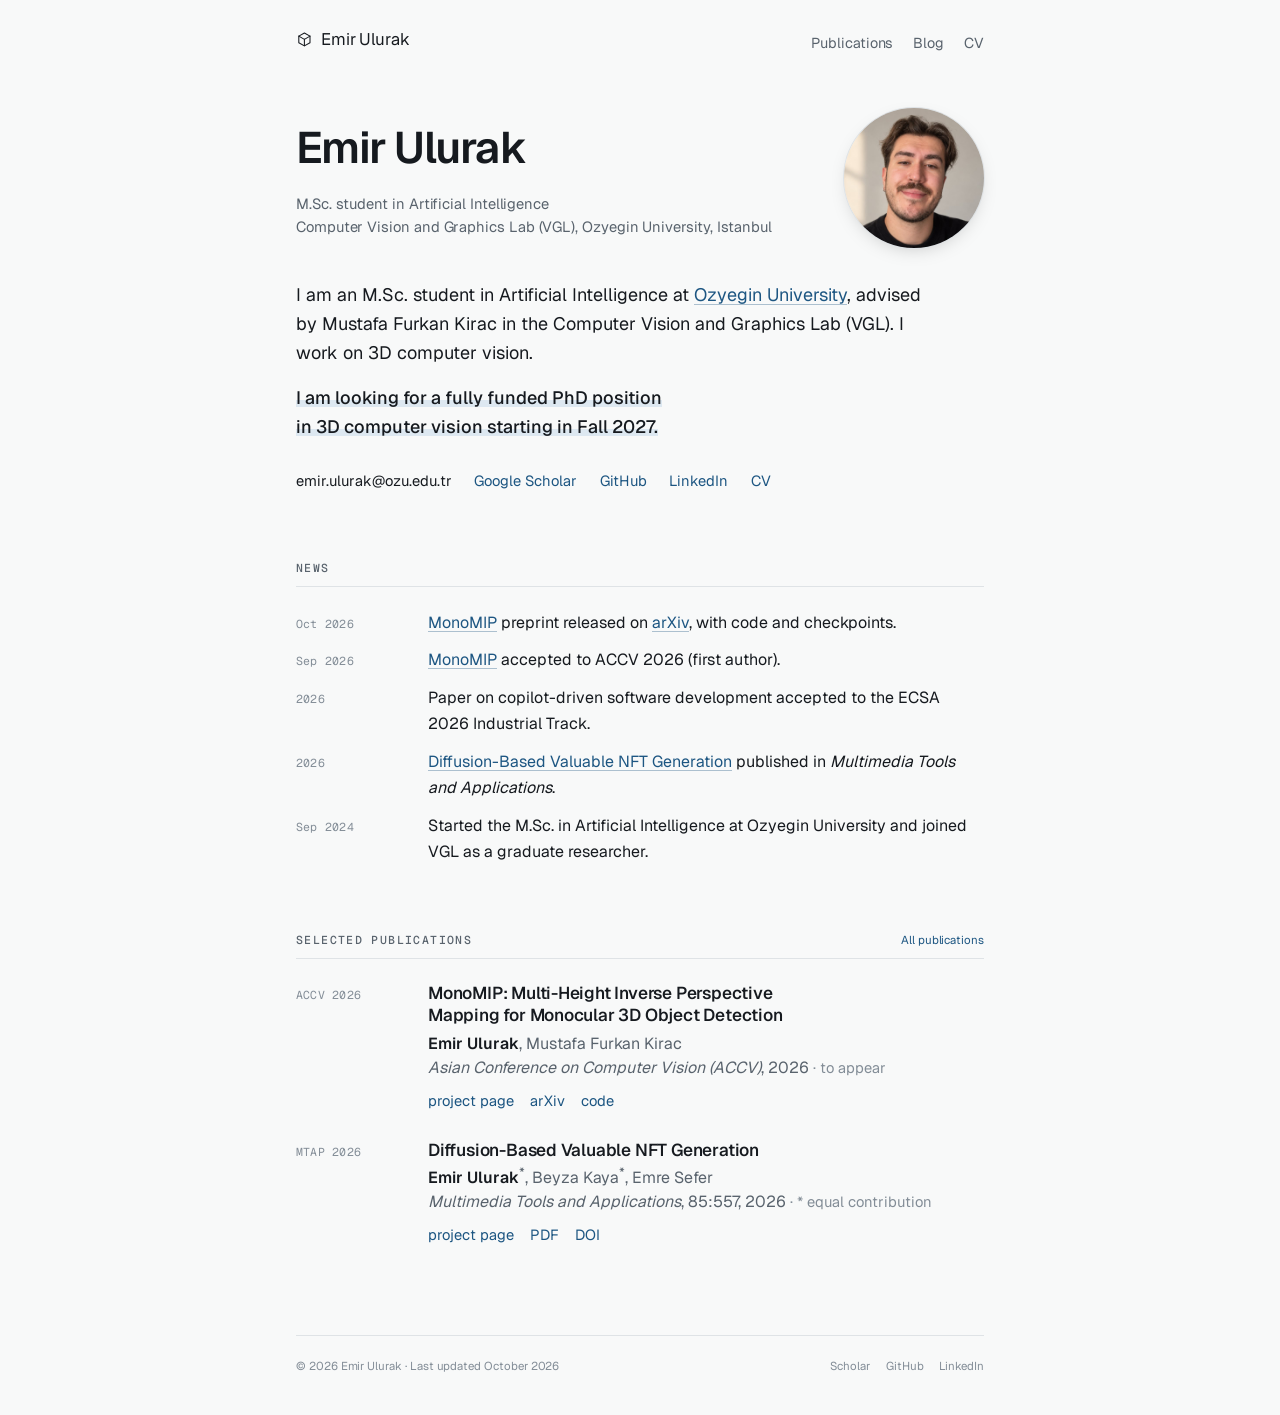
==== index.html @ 3e8a192c "Personal website" ====
<!doctype html>
<html lang="en">
<head>
<meta charset="utf-8">
<title>Emir Ulurak</title>
<meta name="viewport" content="width=device-width, initial-scale=1, viewport-fit=cover">
<meta name="claude:viewport-fit-sides" content="cover">
<meta name="description" content="Emir Ulurak, M.Sc. student in Artificial Intelligence at Ozyegin University, working on 3D computer vision.">
<meta name="author" content="Emir Ulurak">
<meta name="color-scheme" content="light dark">
<link rel="icon" type="image/svg+xml" href="favicon.svg">
<link rel="preconnect" href="https://fonts.googleapis.com">
<link rel="preconnect" href="https://fonts.gstatic.com" crossorigin>
<link rel="stylesheet" href="https://fonts.googleapis.com/css2?family=Geist:wght@300..700&family=Geist+Mono:wght@400;500&display=swap">
<link rel="stylesheet" href="style.css">
<script type="application/ld+json">{"@context":"https://schema.org","@type":"Person","name":"Emir Ulurak","jobTitle":"M.Sc. Student in Artificial Intelligence","affiliation":{"@type":"CollegeOrUniversity","name":"Ozyegin University","url":"https://www.ozyegin.edu.tr"},"sameAs":["https://scholar.google.com/citations?user=AMzj9P8AAAAJ","https://github.com/imemmul","https://www.linkedin.com/in/emir-ulurak-141901272"]}</script>
</head>
<body>
<a class="skip" href="#main">Skip to content</a>
<div class="wrap">
<header class="site-head">
<a class="brand" href="index.html"><svg viewBox="0 0 24 24" aria-hidden="true" fill="none" stroke="currentColor" stroke-width="1.5" stroke-linejoin="round" stroke-linecap="round"><path d="M12 2.8 20 7.3v9.4L12 21.2l-8-4.5V7.3Z"/><path d="M4 7.3 12 12l8-4.7M12 12v9.2"/></svg><span>Emir Ulurak</span></a>
<nav class="site-nav" aria-label="Main"><a href="publications/index.html">Publications</a><a href="blog/index.html">Blog</a><a href="cv/index.html">CV</a></nav>
</header>
<main id="main">


<section class="intro">
<h1 class="name">Emir Ulurak</h1>
<img class="portrait" src="images/profile.jpg" alt="Emir Ulurak" width="320" height="320">
<p class="role">M.Sc. student in Artificial Intelligence<br>Computer Vision and Graphics Lab (VGL), Ozyegin University, Istanbul</p>
</section>

<div class="bio">
<p>I am an M.Sc. student in Artificial Intelligence at <a href="https://www.ozyegin.edu.tr">Ozyegin University</a>, advised by Mustafa Furkan Kirac in the Computer Vision and Graphics Lab (VGL). I work on 3D computer vision.</p>
<p class="seeking"><strong>I am looking for a fully funded PhD position in 3D computer vision starting in Fall 2027.</strong></p>
</div>

<ul class="contact" aria-label="Contact and profiles">
<li><a class="email" data-u="emir.ulurak" data-d="ozu.edu.tr" href="#">Email</a></li>
<li><a href="https://scholar.google.com/citations?user=AMzj9P8AAAAJ" rel="me noopener">Google Scholar</a></li>
<li><a href="https://github.com/imemmul" rel="me noopener">GitHub</a></li>
<li><a href="https://www.linkedin.com/in/emir-ulurak-141901272" rel="me noopener">LinkedIn</a></li>
<li><a href="cv/index.html">CV</a></li>
</ul>

<section class="section" aria-labelledby="news">
<div class="section-head"><h2 class="section-title" id="news">News</h2></div>
<ul class="list tight">
<li class="entry"><time class="label" datetime="2026-10">Oct 2026</time><p><a href="projects/monomip/index.html">MonoMIP</a> preprint released on <a href="https://arxiv.org/abs/2610.19071">arXiv</a>, with code and checkpoints.</p></li>
<li class="entry"><time class="label" datetime="2026-09">Sep 2026</time><p><a href="projects/monomip/index.html">MonoMIP</a> accepted to ACCV 2026 (first author).</p></li>
<li class="entry"><time class="label" datetime="2026">2026</time><p>Paper on copilot-driven software development accepted to the ECSA 2026 Industrial Track.</p></li>
<li class="entry"><time class="label" datetime="2026">2026</time><p><a href="projects/diffusion-nft/index.html">Diffusion-Based Valuable NFT Generation</a> published in <em>Multimedia Tools and Applications</em>.</p></li>
<li class="entry"><time class="label" datetime="2024-09">Sep 2024</time><p>Started the M.Sc. in Artificial Intelligence at Ozyegin University and joined VGL as a graduate researcher.</p></li>
</ul>
</section>

<section class="section" aria-labelledby="selected">
<div class="section-head"><h2 class="section-title" id="selected">Selected publications</h2><a href="publications/index.html">All publications</a></div>
<ul class="list">
<li class="entry">
<span class="label">ACCV 2026</span>
<div>
<h3 class="pub-title"><a href="projects/monomip/index.html">MonoMIP: Multi-Height Inverse Perspective Mapping for Monocular 3D Object Detection</a></h3>
<p class="authors"><span class="me">Emir Ulurak</span>, Mustafa Furkan Kirac</p>
<p class="venue"><em>Asian Conference on Computer Vision (ACCV)</em>, 2026 <span class="note">&middot; to appear</span></p>
<div class="links"><a href="projects/monomip/index.html">project page</a><a href="https://arxiv.org/abs/2610.19071">arXiv</a><a href="https://github.com/imemmul/MonoMIP">code</a></div>
</div>
</li>
<li class="entry">
<span class="label">MTAP 2026</span>
<div>
<h3 class="pub-title"><a href="projects/diffusion-nft/index.html">Diffusion-Based Valuable NFT Generation</a></h3>
<p class="authors"><span class="me">Emir Ulurak</span><sup>*</sup>, Beyza Kaya<sup>*</sup>, Emre Sefer</p>
<p class="venue"><em>Multimedia Tools and Applications</em>, 85:557, 2026 <span class="note">&middot; * equal contribution</span></p>
<div class="links"><a href="projects/diffusion-nft/index.html">project page</a><a href="https://link.springer.com/content/pdf/10.1007/s11042-026-21724-6.pdf">PDF</a><a href="https://doi.org/10.1007/s11042-026-21724-6">DOI</a></div>
</div>
</li>
</ul>
</section>
</main>
<footer class="site-foot">
<span>&copy; 2026 Emir Ulurak &middot; Last updated October 2026</span>
<nav aria-label="Elsewhere"><a href="https://scholar.google.com/citations?user=AMzj9P8AAAAJ" rel="me noopener">Scholar</a><a href="https://github.com/imemmul" rel="me noopener">GitHub</a><a href="https://www.linkedin.com/in/emir-ulurak-141901272" rel="me noopener">LinkedIn</a></nav>
</footer>
</div>
<script>
for (const a of document.querySelectorAll('a.email')) {
  const t = a.dataset.u + '@' + a.dataset.d;
  a.href = 'mailto:' + t; a.textContent = t;
}
</script>
</body>
</html>
---- style.css ----
/* Emir Ulurak — site stylesheet (plain CSS, no build step).
   Layout: one quiet text column (~42rem) with a narrow left margin column for
   dates and venues; a perspective ground-plane drawing (rows spaced by 1/Z)
   opens the home page and is the only ornament on the site. */

:root {
  --bg: #f8f9f9;
  --fg: #161a1f;
  --muted: #59636d;
  --faint: #838d97;
  --rule: #dfe3e6;
  --grid: #8ea1b2;
  --accent: #1d5682;
  --accent-soft: #dde8f1;
  --code-bg: #eef1f3;
  --mat: #ffffff;

  --serif: "Geist", "Inter", system-ui, -apple-system, "Segoe UI", sans-serif;
  --mono: "Geist Mono", ui-monospace, "SFMono-Regular", Menlo, Consolas, monospace;

  --measure: 43rem;
  --label: 6.75rem;
  --step--2: 0.72rem;
  --step--1: 0.8rem;
  --step-0: 1.0625rem;
  --step-1: 1.25rem;
  --step-2: 1.6rem;
  --step-3: clamp(2.35rem, 1.6rem + 3vw, 3.2rem);
}

@media (prefers-color-scheme: dark) {
  :root:not([data-theme="light"]) {
    --bg: #0f1215;
    --fg: #e2e5e8;
    --muted: #9aa4ad;
    --faint: #6f7a84;
    --rule: #252b31;
    --grid: #6a8299;
    --accent: #93bde3;
    --accent-soft: #1a2835;
    --code-bg: #171b20;
    --mat: #e8ebee;
    color-scheme: dark;
  }
}
:root[data-theme="dark"] {
  --bg: #0f1215;
  --fg: #e2e5e8;
  --muted: #9aa4ad;
  --faint: #6f7a84;
  --rule: #252b31;
  --grid: #6a8299;
  --accent: #93bde3;
  --accent-soft: #1a2835;
  --code-bg: #171b20;
  --mat: #e8ebee;
  color-scheme: dark;
}

/* ---------- base ---------- */
*, *::before, *::after { box-sizing: border-box; }
html { -webkit-text-size-adjust: 100%; }
body {
  margin: 0;
  background: var(--bg);
  color: var(--fg);
  font-family: var(--serif);
  font-size: var(--step-0);
  line-height: 1.6;
  font-optical-sizing: auto;
  text-rendering: optimizeLegibility;
  -webkit-font-smoothing: antialiased;
}
img { max-width: 100%; height: auto; display: block; }

a {
  color: var(--accent);
  text-decoration-line: underline;
  text-decoration-thickness: 1px;
  text-underline-offset: 0.18em;
  text-decoration-color: color-mix(in srgb, var(--accent) 35%, transparent);
}
a:hover { text-decoration-color: currentColor; }
:focus-visible { outline: 2px solid var(--accent); outline-offset: 2px; border-radius: 2px; }

h1, h2, h3 { text-wrap: balance; font-weight: 500; margin: 0; }
p { margin: 0; }
strong { font-weight: 600; }
sub, sup { line-height: 0; }

.skip {
  position: absolute; left: -999px; top: 0.5rem;
  background: var(--bg); color: var(--fg); padding: 0.4rem 0.7rem;
  font-family: var(--mono); font-size: var(--step--1);
}
.skip:focus { left: 1rem; z-index: 10; }

.wrap {
  max-width: calc(var(--measure) + 2.5rem);
  margin-inline: auto;
  padding-left: max(1.25rem, env(safe-area-inset-left, 0px));
  padding-right: max(1.25rem, env(safe-area-inset-right, 0px));
}

/* ---------- header / footer ---------- */
.site-head {
  display: flex; flex-wrap: wrap; align-items: baseline; justify-content: space-between;
  gap: 0.5rem 1.5rem;
  padding-block: 1.6rem 0;
}
.brand {
  display: inline-flex; align-items: center; gap: 0.5rem;
  color: var(--fg); text-decoration: none; font-size: 1.05rem; letter-spacing: 0.005em;
}
.brand svg { width: 1.05rem; height: auto; color: var(--fg); flex: none; }
.brand:hover { color: var(--accent); }
.site-nav { display: flex; flex-wrap: wrap; gap: 0.35rem 1.25rem; font-family: var(--mono); font-size: var(--step--1); }
.site-nav a { color: var(--muted); text-decoration: none; }
.site-nav a:hover { color: var(--fg); }
.site-nav a[aria-current="page"] { color: var(--fg); text-decoration: underline; text-decoration-color: var(--grid); text-underline-offset: 0.35em; }

.site-foot {
  margin-top: 5.5rem;
  padding-block: 1.25rem 2.5rem;
  border-top: 1px solid var(--rule);
  display: flex; flex-wrap: wrap; justify-content: space-between; gap: 0.5rem 1.5rem;
  font-family: var(--mono); font-size: var(--step--2); color: var(--faint);
}
.site-foot a { color: var(--faint); text-decoration: none; }
.site-foot a:hover { color: var(--fg); }
.site-foot nav { display: flex; gap: 1rem; flex-wrap: wrap; }

main { display: block; }

/* ---------- home ---------- */
.plane { margin-top: 2.25rem; color: var(--grid); }
.plane svg { width: 100%; height: auto; display: block; overflow: hidden; }
.plane .vp { fill: var(--accent); }
.plane .col { stroke: var(--accent); }
.plane .smp { fill: var(--bg); stroke: var(--accent); }

.intro { display: grid; margin-top: 3.25rem; }
/* Portrait sits to the right of the name; without it the name takes the full row. */
.intro:has(.portrait) {
  grid-template-columns: minmax(0, 1fr) 6.25rem;
  grid-template-areas: "name photo" "role photo";
  align-items: center;
  column-gap: 1.75rem; row-gap: 0;
}
.intro:has(.portrait) .name { grid-area: name; align-self: end; }
.intro:has(.portrait) .portrait { grid-area: photo; align-self: center; }
.intro:has(.portrait) .role { grid-area: role; }
.portrait { width: 6.25rem; max-width: 100%; aspect-ratio: 1 / 1; object-fit: cover; object-position: 50% 35%; border-radius: 50%; background: var(--code-bg); box-shadow: 0 0 0 1px var(--rule); }
@media (max-width: 520px) {
  .intro:has(.portrait) { grid-template-columns: minmax(0, 1fr) 4.5rem; grid-template-areas: "name photo" "role role"; column-gap: 1rem; }
  .portrait { width: 4.5rem; }
  .plane svg { height: 6.5rem; }
}
.name { font-size: var(--step-3); font-weight: 380; line-height: 1.02; letter-spacing: -0.018em; }
.role { margin-top: 0.85rem; font-family: var(--mono); font-size: var(--step--1); color: var(--muted); line-height: 1.55; }

.bio { text-wrap: pretty; margin-top: 2rem; display: grid; gap: 1rem; max-width: 40rem; font-size: 1.125rem; line-height: 1.62; }
.seeking { color: var(--fg); text-wrap: balance; }
.seeking strong {
  font-weight: 500;
  background: linear-gradient(transparent 60%, var(--accent-soft) 60%, var(--accent-soft) 92%, transparent 92%);
  box-decoration-break: clone; -webkit-box-decoration-break: clone;
}

.contact {
  margin: 1.75rem 0 0; padding: 0; list-style: none;
  display: flex; flex-wrap: wrap; gap: 0.4rem 1.4rem;
  font-family: var(--mono); font-size: var(--step--1);
}
.contact a { text-decoration: none; }
.contact a:hover { text-decoration: underline; }
.contact .email { color: var(--fg); user-select: all; }

/* ---------- sections ---------- */
.section { margin-top: 4rem; }
.section-head {
  display: flex; align-items: baseline; justify-content: space-between; gap: 1rem;
  padding-bottom: 0.6rem; margin-bottom: 1.4rem;
  border-bottom: 1px solid var(--rule);
}
.section-title {
  font-family: var(--mono); font-size: var(--step--2); font-weight: 500;
  letter-spacing: 0.12em; text-transform: uppercase; color: var(--muted);
}
.section-head a { font-family: var(--mono); font-size: var(--step--2); text-decoration: none; }
.section-head a:hover { text-decoration: underline; }

.list { list-style: none; margin: 0; padding: 0; display: grid; gap: 1.6rem; }
.list.tight { gap: 0.7rem; }
.entry {
  display: grid;
  grid-template-columns: var(--label) minmax(0, 1fr);
  column-gap: 1.5rem;
  align-items: baseline;
}
.entry > * { min-width: 0; }
.label {
  font-family: var(--mono); font-size: var(--step--2); color: var(--faint);
  letter-spacing: 0.02em; font-variant-numeric: tabular-nums; white-space: nowrap;
}
@media (max-width: 600px) {
  .entry { grid-template-columns: minmax(0, 1fr); row-gap: 0.15rem; }
}

/* ---------- publications ---------- */
.pub-title { font-size: var(--step-1); font-weight: 500; line-height: 1.32; letter-spacing: -0.003em; }
.pub-title a { color: var(--fg); text-decoration: none; }
.pub-title a:hover { color: var(--accent); }
.authors { margin-top: 0.3rem; color: var(--muted); font-size: 1rem; line-height: 1.5; }
.me { color: var(--fg); font-weight: 600; }
.venue { color: var(--muted); font-size: 1rem; line-height: 1.5; }
.venue em { font-style: italic; }
.note { color: var(--faint); font-size: 0.92rem; white-space: nowrap; }
.summary { margin-top: 0.45rem; font-size: 1rem; line-height: 1.55; }
.tags { margin-top: 0.45rem; font-family: var(--mono); font-size: var(--step--2); color: var(--faint); }

.links {
  margin-top: 0.55rem; display: flex; flex-wrap: wrap; gap: 0.25rem 1rem; align-items: baseline;
  font-family: var(--mono); font-size: var(--step--1);
}
.links a { text-decoration: none; }
.links a:hover { text-decoration: underline; }
.bib { flex-basis: 100%; min-width: 0; max-width: 100%; }
.bib summary {
  display: inline-block; cursor: pointer; list-style: none; color: var(--accent);
}
.bib summary::-webkit-details-marker { display: none; }
.bib summary::after { content: " +"; color: var(--faint); }
.bib[open] summary::after { content: " \2212"; }
.bib summary:hover { text-decoration: underline; }
/* when BibTeX sits inline with other links, keep it on the same row until opened */
.links .bib:not([open]) { flex-basis: auto; }
.bibbox { position: relative; margin-top: 0.6rem; }
.bibbox pre {
  margin: 0; padding: 0.9rem 1rem; padding-right: 4.5rem;
  background: var(--code-bg); border-radius: 3px;
  font-family: var(--mono); font-size: 0.74rem; line-height: 1.6; color: var(--fg);
  overflow-x: auto;
}
.copy {
  position: absolute; top: 0.5rem; right: 0.5rem;
  font: inherit; font-family: var(--mono); font-size: var(--step--2);
  color: var(--muted); background: var(--bg);
  border: 1px solid var(--rule); border-radius: 3px; padding: 0.15rem 0.5rem; cursor: pointer;
}
.copy:hover { color: var(--fg); border-color: var(--grid); }

/* ---------- inner page heads ---------- */
.page-head { margin-top: 3.5rem; margin-bottom: 2.5rem; }
.page-title { font-size: var(--step-2); font-weight: 450; line-height: 1.15; letter-spacing: -0.01em; }
.page-sub { margin-top: 0.6rem; color: var(--muted); max-width: 36rem; }
.page-sub a { white-space: nowrap; }

.crumbs { font-family: var(--mono); font-size: var(--step--2); color: var(--faint); margin-top: 3rem; }
.crumbs a { color: var(--muted); text-decoration: none; }
.crumbs a:hover { color: var(--fg); }

.paper-head { margin-top: 1rem; }
.paper-head .venue-tag { font-family: var(--mono); font-size: var(--step--2); color: var(--accent); letter-spacing: 0.08em; text-transform: uppercase; }
.paper-head h1 { margin-top: 0.5rem; font-size: clamp(1.6rem, 1.2rem + 1.6vw, 2.15rem); font-weight: 450; line-height: 1.16; letter-spacing: -0.012em; }
.paper-head .authors { margin-top: 0.9rem; font-size: 1.05rem; }
.paper-head .aff { color: var(--faint); font-size: 0.95rem; }
.paper-head .links { margin-top: 1rem; font-size: 0.85rem; gap: 0.3rem 1.25rem; }

/* ---------- paper page body ---------- */
.fig { margin: 2.25rem 0 0; }
.fig img {
  width: 100%; background: var(--mat); padding: 0.6rem;
  border: 1px solid var(--rule); border-radius: 2px;
}
.fig figcaption { margin-top: 0.65rem; font-size: 0.93rem; line-height: 1.5; color: var(--muted); }
.fig figcaption b { font-family: var(--mono); font-size: var(--step--2); font-weight: 500; color: var(--fg); letter-spacing: 0.04em; margin-right: 0.35rem; }

.numbers {
  margin: 2.25rem 0 0; padding: 1rem 0; list-style: none;
  display: grid; grid-template-columns: repeat(auto-fit, minmax(11.5rem, 1fr)); gap: 1rem 2rem;
  border-top: 1px solid var(--rule); border-bottom: 1px solid var(--rule);
}
.numbers li { display: grid; gap: 0.15rem; align-content: start; }
.numbers .v { font-size: var(--step-2); line-height: 1.1; font-variant-numeric: tabular-nums lining-nums; }
.numbers .l { font-family: var(--mono); font-size: var(--step--2); color: var(--muted); }

.prose { max-width: 40rem; }
.prose > * + * { margin-top: 1rem; }
.prose h2 { margin-top: 2.75rem; font-size: 1.35rem; font-weight: 500; line-height: 1.3; }
.prose h3 { margin-top: 2rem; font-size: 1.1rem; font-weight: 600; line-height: 1.35; }
.prose h2 + *, .prose h3 + * { margin-top: 0.6rem; }
.prose ul, .prose ol { padding-left: 1.25rem; }
.prose li + li { margin-top: 0.35rem; }
.prose .fig { margin-top: 2rem; margin-bottom: 0.5rem; }
.prose .small { font-size: 0.92rem; color: var(--muted); }

.table-wrap { overflow-x: auto; margin-top: 1.25rem; }
table { width: 100%; border-collapse: collapse; font-family: var(--mono); font-size: 0.8rem; font-variant-numeric: tabular-nums; }
th, td { padding: 0.5rem 0.75rem; text-align: right; border-bottom: 1px solid var(--rule); white-space: nowrap; }
th:first-child, td:first-child, th:nth-child(2), td:nth-child(2) { text-align: left; }
th:first-child, td:first-child { padding-left: 0; }
td:last-child, th:last-child { padding-right: 0; }
thead th { font-weight: 500; color: var(--muted); border-bottom-color: var(--grid); }
tr.ours td { font-weight: 600; color: var(--fg); background: var(--accent-soft); }
tr.ours td:first-child { padding-left: 0.5rem; }
td.dim { color: var(--muted); }

/* ---------- writing ---------- */
.empty { color: var(--muted); font-style: italic; }
.blog:has(.posts li) .empty { display: none; }
.posts:not(:has(li)) { display: none; }

.post-head { margin-top: 3rem; margin-bottom: 2.25rem; }
.post-head h1 { font-size: clamp(1.75rem, 1.3rem + 1.8vw, 2.4rem); font-weight: 450; line-height: 1.14; letter-spacing: -0.014em; }
.post-meta { margin-top: 0.8rem; font-family: var(--mono); font-size: var(--step--2); color: var(--faint); display: flex; flex-wrap: wrap; gap: 0.25rem 1rem; }
.post { font-size: 1.125rem; line-height: 1.68; }
.post > * + * { margin-top: 1.1rem; }
.post h2 { font-size: 1.4rem; }
.post code {
  font-family: var(--mono); font-size: 0.84em; background: var(--code-bg);
  padding: 0.1em 0.32em; border-radius: 3px; overflow-wrap: anywhere;
}
.post pre {
  background: var(--code-bg); border-radius: 3px; padding: 1rem 1.1rem;
  overflow-x: auto; font-size: 0.85rem; line-height: 1.6;
}
.post pre code { background: none; padding: 0; font-size: inherit; overflow-wrap: normal; }
.math { font-family: var(--serif); font-style: italic; white-space: nowrap; letter-spacing: 0.01em; }
.math .up { font-style: normal; }
.post blockquote {
  margin-left: 0; margin-right: 0; padding-left: 1.1rem;
  border-left: 1px solid var(--grid); color: var(--muted); font-style: italic;
}
.post hr { border: 0; border-top: 1px solid var(--rule); margin-block: 2.5rem; }
.fn-ref a { font-family: var(--mono); font-size: 0.7em; text-decoration: none; padding-left: 0.1em; }
.footnotes { margin-top: 3rem; padding-top: 1rem; border-top: 1px solid var(--rule); font-size: 0.92rem; color: var(--muted); }
.footnotes ol { padding-left: 1.25rem; margin: 0; display: grid; gap: 0.4rem; }
.footnotes .back { text-decoration: none; font-family: var(--mono); font-size: 0.8em; margin-left: 0.25rem; }
.placeholder-note {
  font-family: var(--mono); font-size: var(--step--2); color: var(--accent);
  border: 1px dashed var(--grid); padding: 0.6rem 0.8rem; border-radius: 3px; line-height: 1.6;
}

/* ---------- misc ---------- */
.lost { margin-top: 5rem; display: grid; gap: 0.75rem; }

@media (prefers-reduced-motion: reduce) {
  * { scroll-behavior: auto !important; transition: none !important; animation: none !important; }
}

/* ---------- CV ---------- */
.cv-head { display: flex; flex-wrap: wrap; align-items: baseline; justify-content: space-between; gap: .5rem 1.5rem; }
.cv-dl { margin: 0; font-family: var(--mono, ui-monospace, monospace); font-size: .85rem; color: var(--muted, inherit); }
.cv-pages { margin: 1.75rem 0 0; display: grid; gap: 1.25rem; }
.cv-pages img { display: block; width: 100%; height: auto; background: #fff; border: 1px solid var(--rule); border-radius: 2px; box-shadow: 0 1px 2px rgba(0,0,0,.04), 0 8px 24px rgba(0,0,0,.06); }

/* ---------- typography: Geist (sans) everywhere, Geist Mono only for dates and venues ---------- */
body { font-size: 1rem; line-height: 1.65; font-feature-settings: "ss01", "cv11"; -webkit-font-smoothing: antialiased; }
.site-nav, .role, .section-head a, .crumbs, .post-meta, .cv-dl, .site-foot, .brand { font-family: var(--serif); letter-spacing: -0.005em; }
.site-nav { font-size: 0.9rem; }
.role { font-size: 0.92rem; }
.name { font-weight: 600; letter-spacing: -0.035em; font-size: clamp(2.1rem, 1.5rem + 2.4vw, 2.75rem); }
.page-title, .paper-head h1, .post-head h1 { font-weight: 600; letter-spacing: -0.025em; }
.pub-title { font-weight: 550; letter-spacing: -0.012em; font-size: 1.08rem; }
.prose h2 { font-weight: 600; letter-spacing: -0.015em; }
.math { font-family: "Geist Mono", ui-monospace, monospace; font-style: normal; }
.contact, .links { font-family: var(--serif); font-size: 0.92rem; }

/* larger, clearer portrait */
.intro:has(.portrait) { grid-template-columns: minmax(0, 1fr) 8.75rem; }
.portrait { width: 8.75rem; object-position: 50% 30%; box-shadow: 0 0 0 1px var(--rule), 0 6px 20px -8px rgba(0,0,0,.25); }
@media (max-width: 520px) {
  .intro:has(.portrait) { grid-template-columns: minmax(0, 1fr) 5.75rem; }
  .portrait { width: 5.75rem; }
}
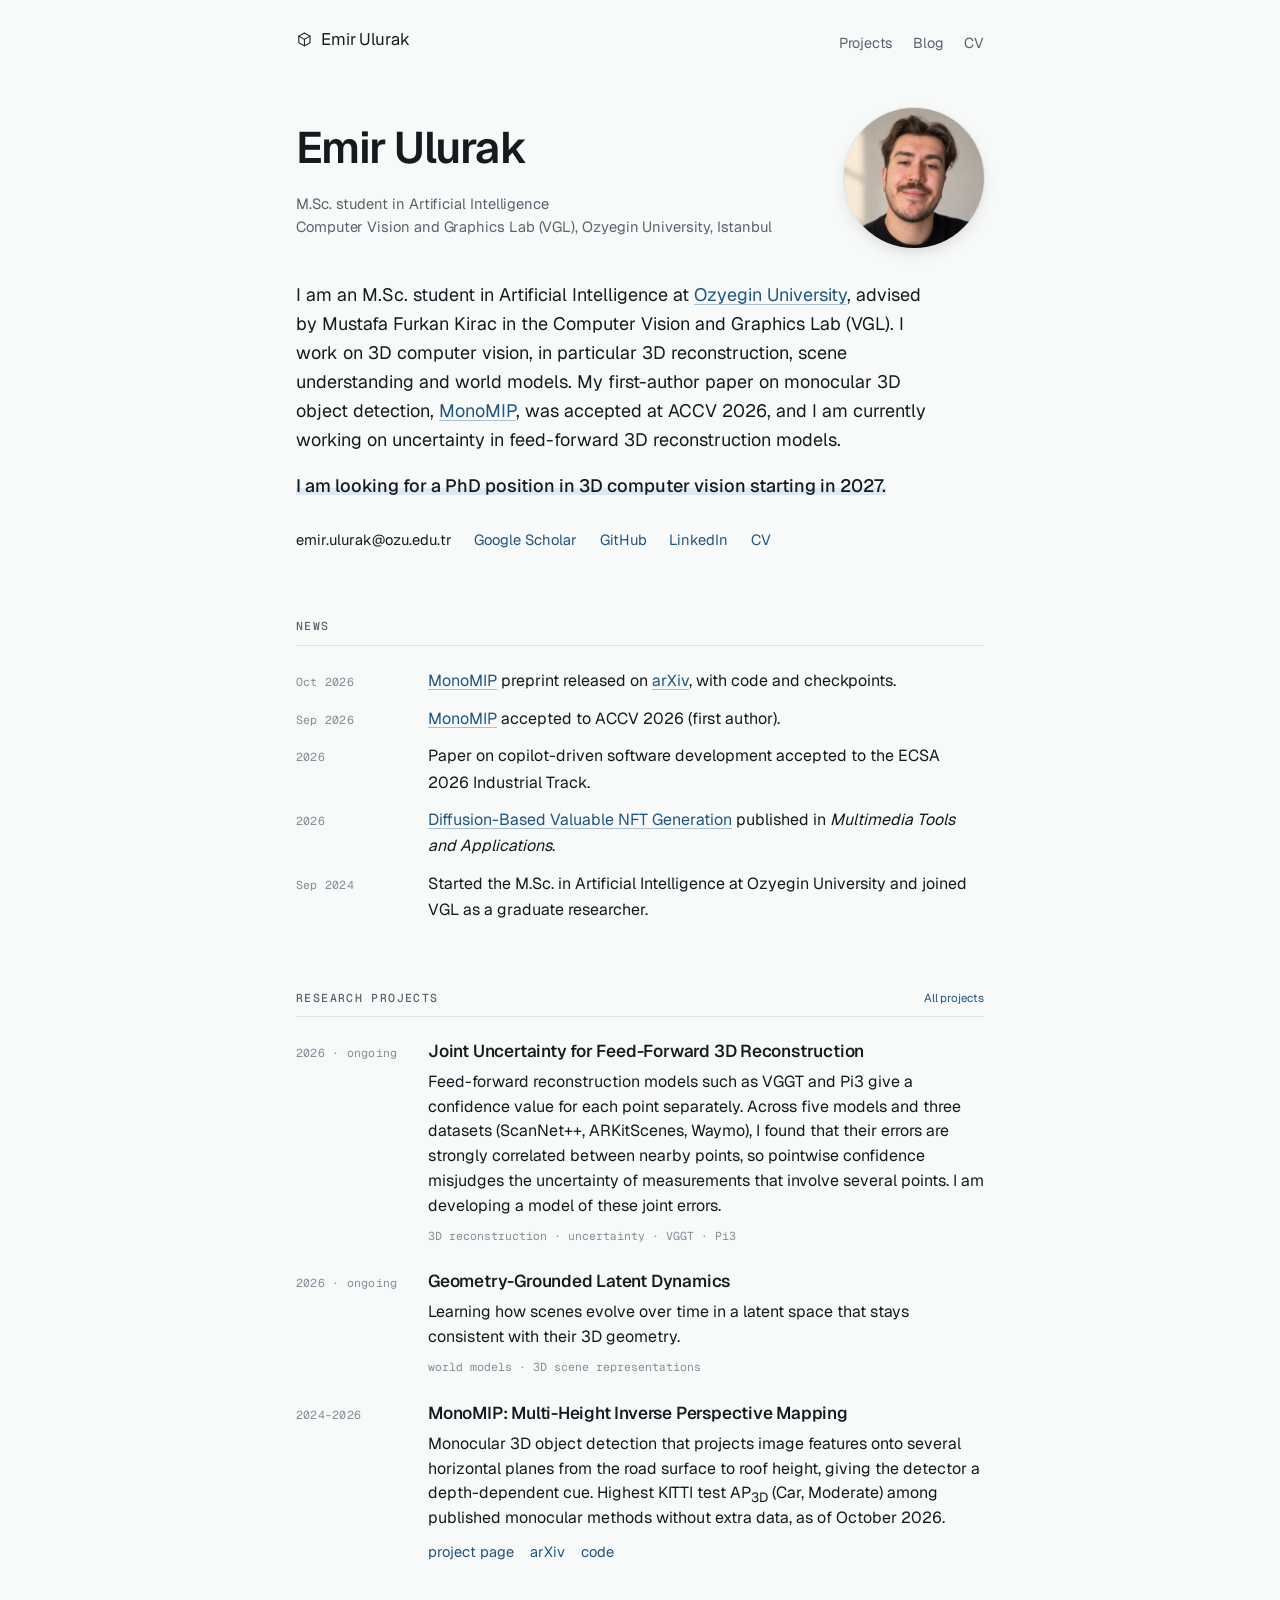
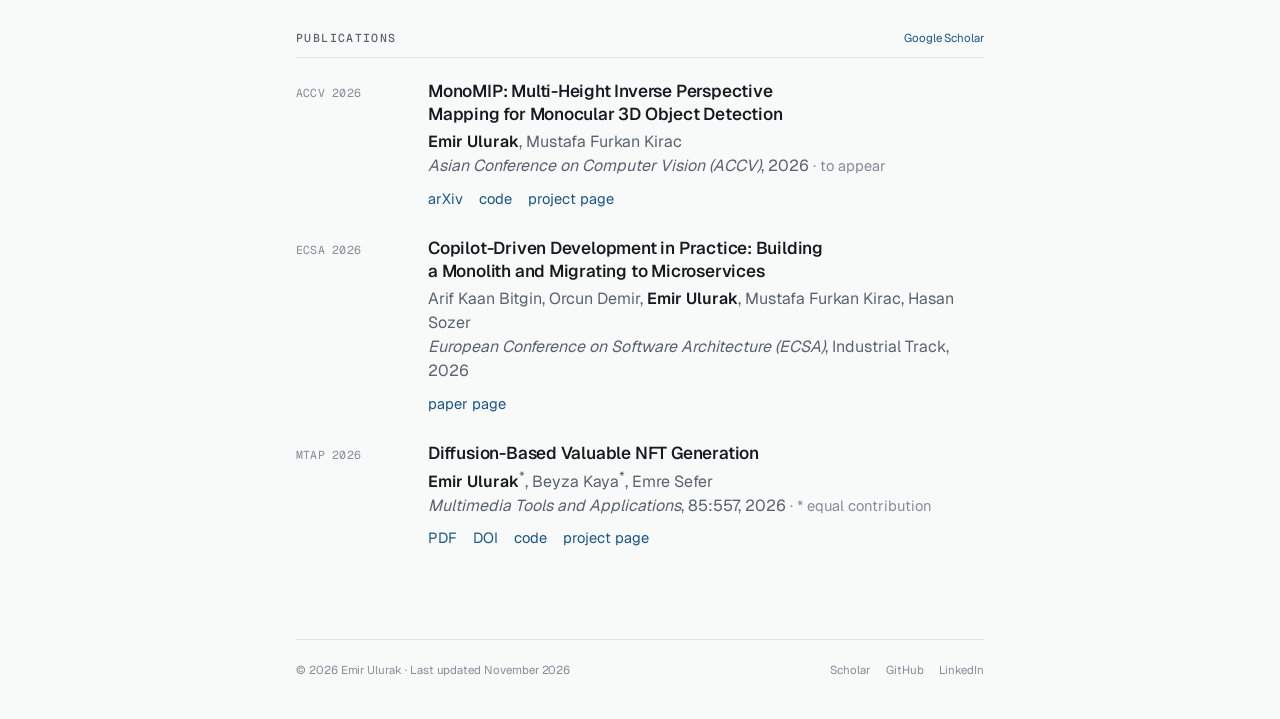
==== commit 9bef2824: "Add Projects page, list all publications on home, update bio" ====
--- a/index.html
+++ b/index.html
@@ -20,7 +20,7 @@
 <div class="wrap">
 <header class="site-head">
 <a class="brand" href="index.html"><svg viewBox="0 0 24 24" aria-hidden="true" fill="none" stroke="currentColor" stroke-width="1.5" stroke-linejoin="round" stroke-linecap="round"><path d="M12 2.8 20 7.3v9.4L12 21.2l-8-4.5V7.3Z"/><path d="M4 7.3 12 12l8-4.7M12 12v9.2"/></svg><span>Emir Ulurak</span></a>
-<nav class="site-nav" aria-label="Main"><a href="publications/index.html">Publications</a><a href="blog/index.html">Blog</a><a href="cv/index.html">CV</a></nav>
+<nav class="site-nav" aria-label="Main"><a href="projects/index.html">Projects</a><a href="blog/index.html">Blog</a><a href="cv/index.html">CV</a></nav>
 </header>
 <main id="main">
 
@@ -32,8 +32,8 @@
 </section>
 
 <div class="bio">
-<p>I am an M.Sc. student in Artificial Intelligence at <a href="https://www.ozyegin.edu.tr">Ozyegin University</a>, advised by Mustafa Furkan Kirac in the Computer Vision and Graphics Lab (VGL). I work on 3D computer vision.</p>
-<p class="seeking"><strong>I am looking for a fully funded PhD position in 3D computer vision starting in Fall 2027.</strong></p>
+<p>I am an M.Sc. student in Artificial Intelligence at <a href="https://www.ozyegin.edu.tr">Ozyegin University</a>, advised by Mustafa Furkan Kirac in the Computer Vision and Graphics Lab (VGL). I work on 3D computer vision, in particular 3D reconstruction, scene understanding and world models. My first-author paper on monocular 3D object detection, <a href="https://arxiv.org/abs/2610.19071">MonoMIP</a>, was accepted at ACCV 2026, and I am currently working on uncertainty in feed-forward 3D reconstruction models.</p>
+<p class="seeking"><strong>I am looking for a PhD position in 3D computer vision starting in 2027.</strong></p>
 </div>
 
 <ul class="contact" aria-label="Contact and profiles">
@@ -55,32 +55,71 @@
 </ul>
 </section>
 
-<section class="section" aria-labelledby="selected">
-<div class="section-head"><h2 class="section-title" id="selected">Selected publications</h2><a href="publications/index.html">All publications</a></div>
+<section class="section" aria-labelledby="research">
+<div class="section-head"><h2 class="section-title" id="research">Research projects</h2><a href="projects/index.html">All projects</a></div>
+<ul class="list">
+<li class="entry">
+<span class="label">2026 &middot; ongoing</span>
+<div>
+<h3 class="pub-title">Joint Uncertainty for Feed-Forward 3D Reconstruction</h3>
+<p class="summary">Feed-forward reconstruction models such as VGGT and Pi3 give a confidence value for each point separately. Across five models and three datasets (ScanNet++, ARKitScenes, Waymo), I found that their errors are strongly correlated between nearby points, so pointwise confidence misjudges the uncertainty of measurements that involve several points. I am developing a model of these joint errors.</p>
+<p class="tags">3D reconstruction &middot; uncertainty &middot; VGGT &middot; Pi3</p>
+</div>
+</li>
+<li class="entry">
+<span class="label">2026 &middot; ongoing</span>
+<div>
+<h3 class="pub-title">Geometry-Grounded Latent Dynamics</h3>
+<p class="summary">Learning how scenes evolve over time in a latent space that stays consistent with their 3D geometry.</p>
+<p class="tags">world models &middot; 3D scene representations</p>
+</div>
+</li>
+<li class="entry">
+<span class="label">2024&ndash;2026</span>
+<div>
+<h3 class="pub-title"><a href="projects/monomip/index.html">MonoMIP: Multi-Height Inverse Perspective Mapping</a></h3>
+<p class="summary">Monocular 3D object detection that projects image features onto several horizontal planes from the road surface to roof height, giving the detector a depth-dependent cue. Highest KITTI test AP<sub>3D</sub> (Car, Moderate) among published monocular methods without extra data, as of October 2026.</p>
+<div class="links"><a href="projects/monomip/index.html">project page</a><a href="https://arxiv.org/abs/2610.19071">arXiv</a><a href="https://github.com/imemmul/MonoMIP">code</a></div>
+</div>
+</li>
+</ul>
+</section>
+
+<section class="section" aria-labelledby="publications">
+<div class="section-head"><h2 class="section-title" id="publications">Publications</h2><a href="https://scholar.google.com/citations?user=AMzj9P8AAAAJ">Google Scholar</a></div>
 <ul class="list">
 <li class="entry">
 <span class="label">ACCV 2026</span>
 <div>
-<h3 class="pub-title"><a href="projects/monomip/index.html">MonoMIP: Multi-Height Inverse Perspective Mapping for Monocular 3D Object Detection</a></h3>
+<h3 class="pub-title"><a href="https://arxiv.org/abs/2610.19071">MonoMIP: Multi-Height Inverse Perspective Mapping for Monocular 3D Object Detection</a></h3>
 <p class="authors"><span class="me">Emir Ulurak</span>, Mustafa Furkan Kirac</p>
 <p class="venue"><em>Asian Conference on Computer Vision (ACCV)</em>, 2026 <span class="note">&middot; to appear</span></p>
-<div class="links"><a href="projects/monomip/index.html">project page</a><a href="https://arxiv.org/abs/2610.19071">arXiv</a><a href="https://github.com/imemmul/MonoMIP">code</a></div>
+<div class="links"><a href="https://arxiv.org/abs/2610.19071">arXiv</a><a href="https://github.com/imemmul/MonoMIP">code</a><a href="projects/monomip/index.html">project page</a></div>
+</div>
+</li>
+<li class="entry">
+<span class="label">ECSA 2026</span>
+<div>
+<h3 class="pub-title"><a href="https://conf.researchr.org/details/ecsa-2026/ecsa-2026-industrial-track/31/Copilot-Driven-Development-in-Practice-Building-a-Monolith-and-Migrating-to-Microser">Copilot-Driven Development in Practice: Building a Monolith and Migrating to Microservices</a></h3>
+<p class="authors">Arif Kaan Bitgin, Orcun Demir, <span class="me">Emir Ulurak</span>, Mustafa Furkan Kirac, Hasan Sozer</p>
+<p class="venue"><em>European Conference on Software Architecture (ECSA)</em>, Industrial Track, 2026</p>
+<div class="links"><a href="https://conf.researchr.org/details/ecsa-2026/ecsa-2026-industrial-track/31/Copilot-Driven-Development-in-Practice-Building-a-Monolith-and-Migrating-to-Microser">paper page</a></div>
 </div>
 </li>
 <li class="entry">
 <span class="label">MTAP 2026</span>
 <div>
-<h3 class="pub-title"><a href="projects/diffusion-nft/index.html">Diffusion-Based Valuable NFT Generation</a></h3>
+<h3 class="pub-title"><a href="https://link.springer.com/content/pdf/10.1007/s11042-026-21724-6.pdf">Diffusion-Based Valuable NFT Generation</a></h3>
 <p class="authors"><span class="me">Emir Ulurak</span><sup>*</sup>, Beyza Kaya<sup>*</sup>, Emre Sefer</p>
 <p class="venue"><em>Multimedia Tools and Applications</em>, 85:557, 2026 <span class="note">&middot; * equal contribution</span></p>
-<div class="links"><a href="projects/diffusion-nft/index.html">project page</a><a href="https://link.springer.com/content/pdf/10.1007/s11042-026-21724-6.pdf">PDF</a><a href="https://doi.org/10.1007/s11042-026-21724-6">DOI</a></div>
+<div class="links"><a href="https://link.springer.com/content/pdf/10.1007/s11042-026-21724-6.pdf">PDF</a><a href="https://doi.org/10.1007/s11042-026-21724-6">DOI</a><a href="https://github.com/seferlab/diffnftgen">code</a><a href="projects/diffusion-nft/index.html">project page</a></div>
 </div>
 </li>
 </ul>
 </section>
 </main>
 <footer class="site-foot">
-<span>&copy; 2026 Emir Ulurak &middot; Last updated October 2026</span>
+<span>&copy; 2026 Emir Ulurak &middot; Last updated November 2026</span>
 <nav aria-label="Elsewhere"><a href="https://scholar.google.com/citations?user=AMzj9P8AAAAJ" rel="me noopener">Scholar</a><a href="https://github.com/imemmul" rel="me noopener">GitHub</a><a href="https://www.linkedin.com/in/emir-ulurak-141901272" rel="me noopener">LinkedIn</a></nav>
 </footer>
 </div>
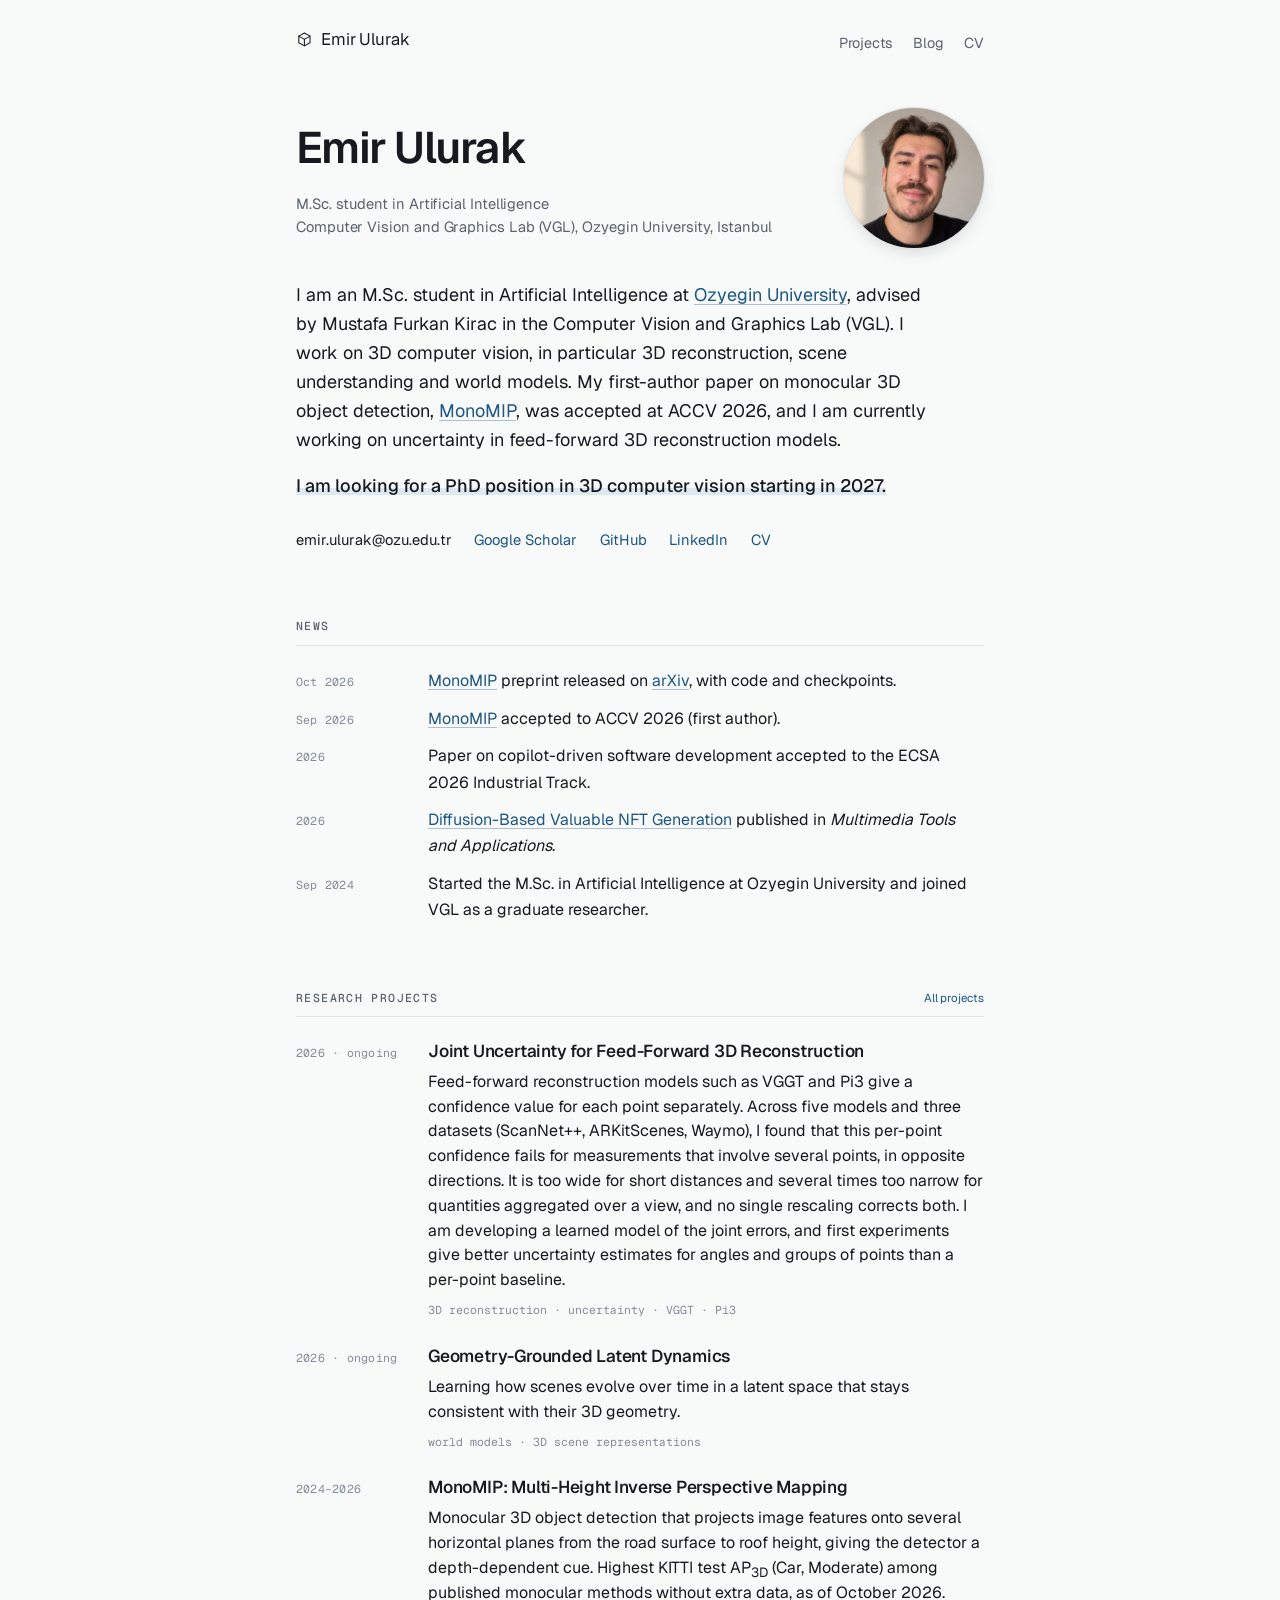
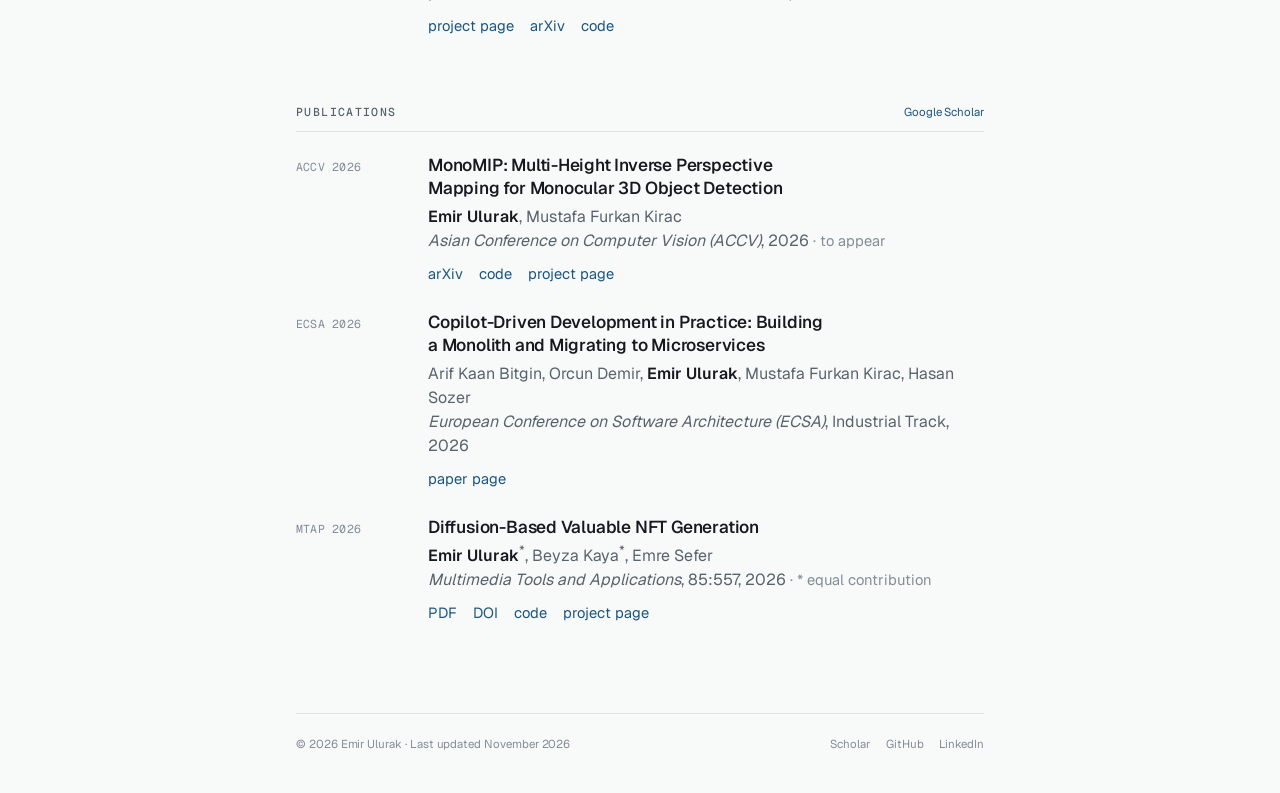
==== commit d90d474f: "Update joint uncertainty project summary" ====
--- a/index.html
+++ b/index.html
@@ -62,7 +62,7 @@
 <span class="label">2026 &middot; ongoing</span>
 <div>
 <h3 class="pub-title">Joint Uncertainty for Feed-Forward 3D Reconstruction</h3>
-<p class="summary">Feed-forward reconstruction models such as VGGT and Pi3 give a confidence value for each point separately. Across five models and three datasets (ScanNet++, ARKitScenes, Waymo), I found that their errors are strongly correlated between nearby points, so pointwise confidence misjudges the uncertainty of measurements that involve several points. I am developing a model of these joint errors.</p>
+<p class="summary">Feed-forward reconstruction models such as VGGT and Pi3 give a confidence value for each point separately. Across five models and three datasets (ScanNet++, ARKitScenes, Waymo), I found that this per-point confidence fails for measurements that involve several points, in opposite directions. It is too wide for short distances and several times too narrow for quantities aggregated over a view, and no single rescaling corrects both. I am developing a learned model of the joint errors, and first experiments give better uncertainty estimates for angles and groups of points than a per-point baseline.</p>
 <p class="tags">3D reconstruction &middot; uncertainty &middot; VGGT &middot; Pi3</p>
 </div>
 </li>
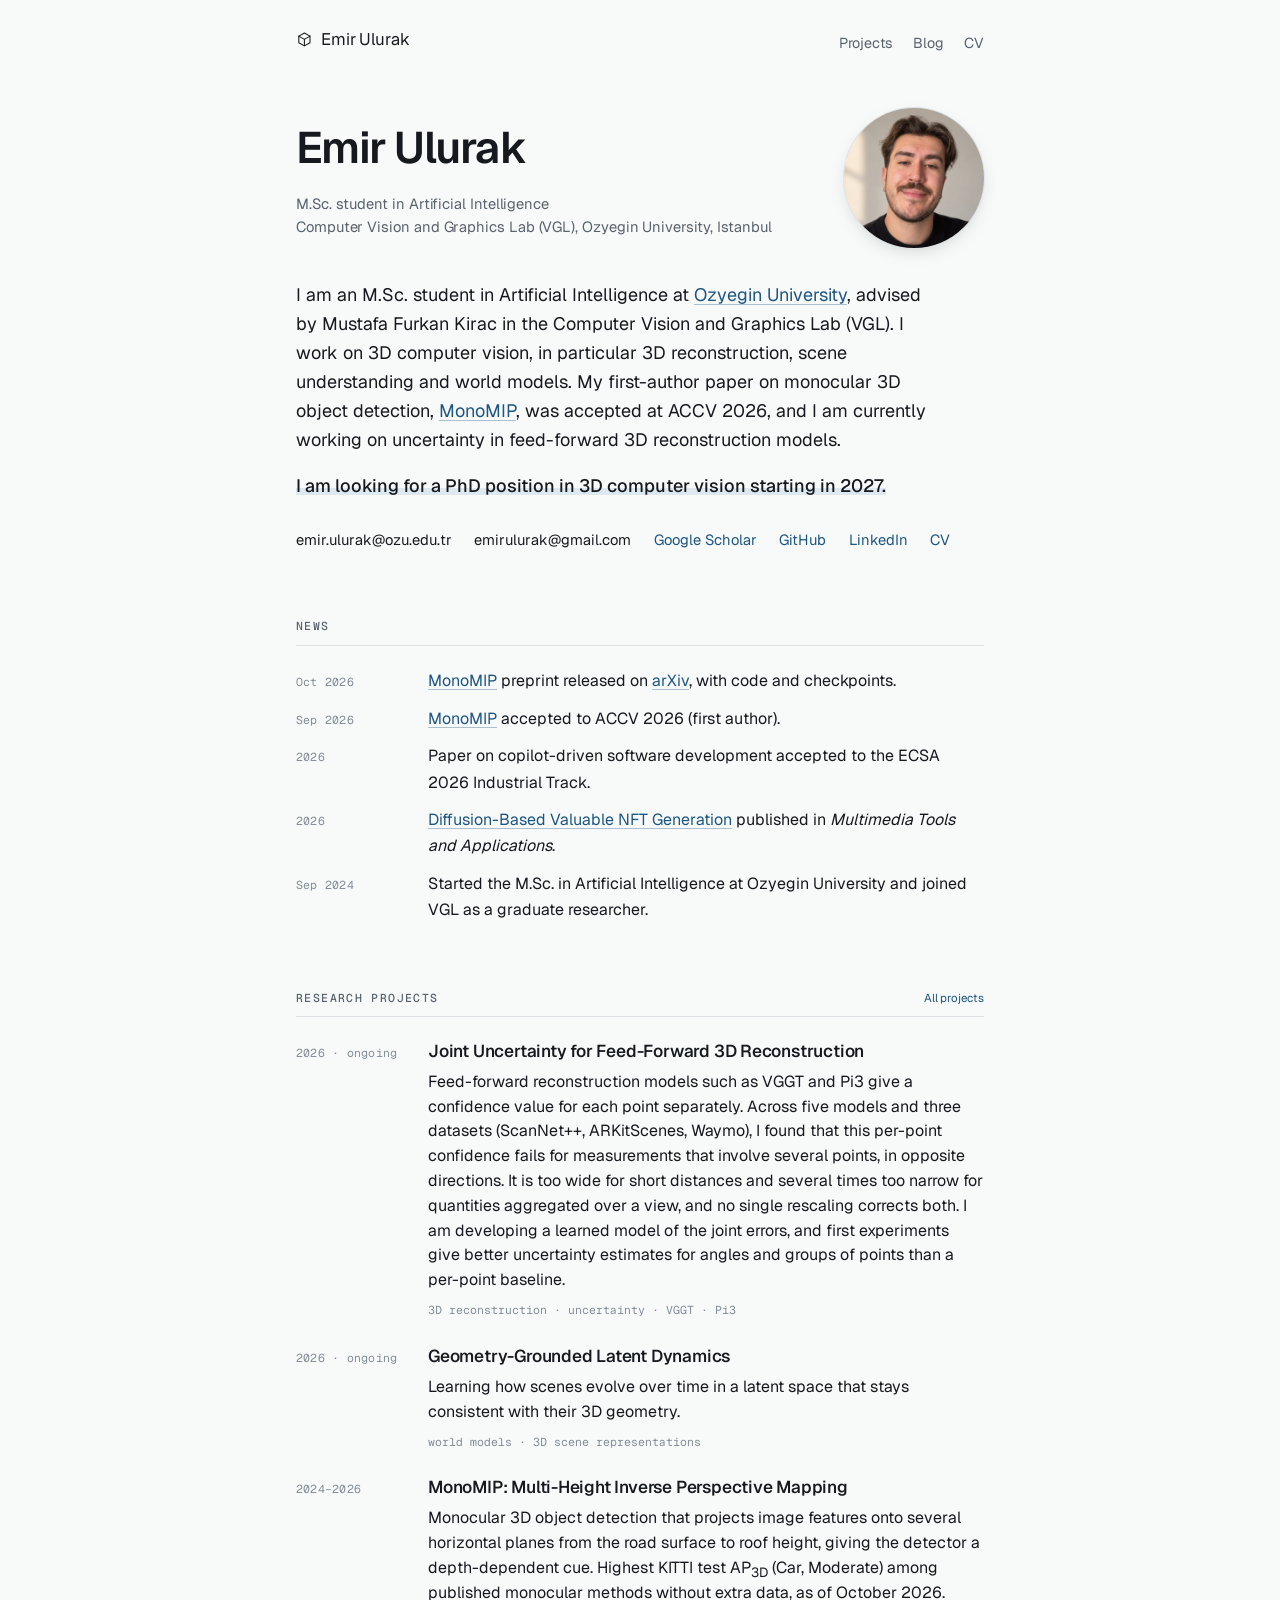
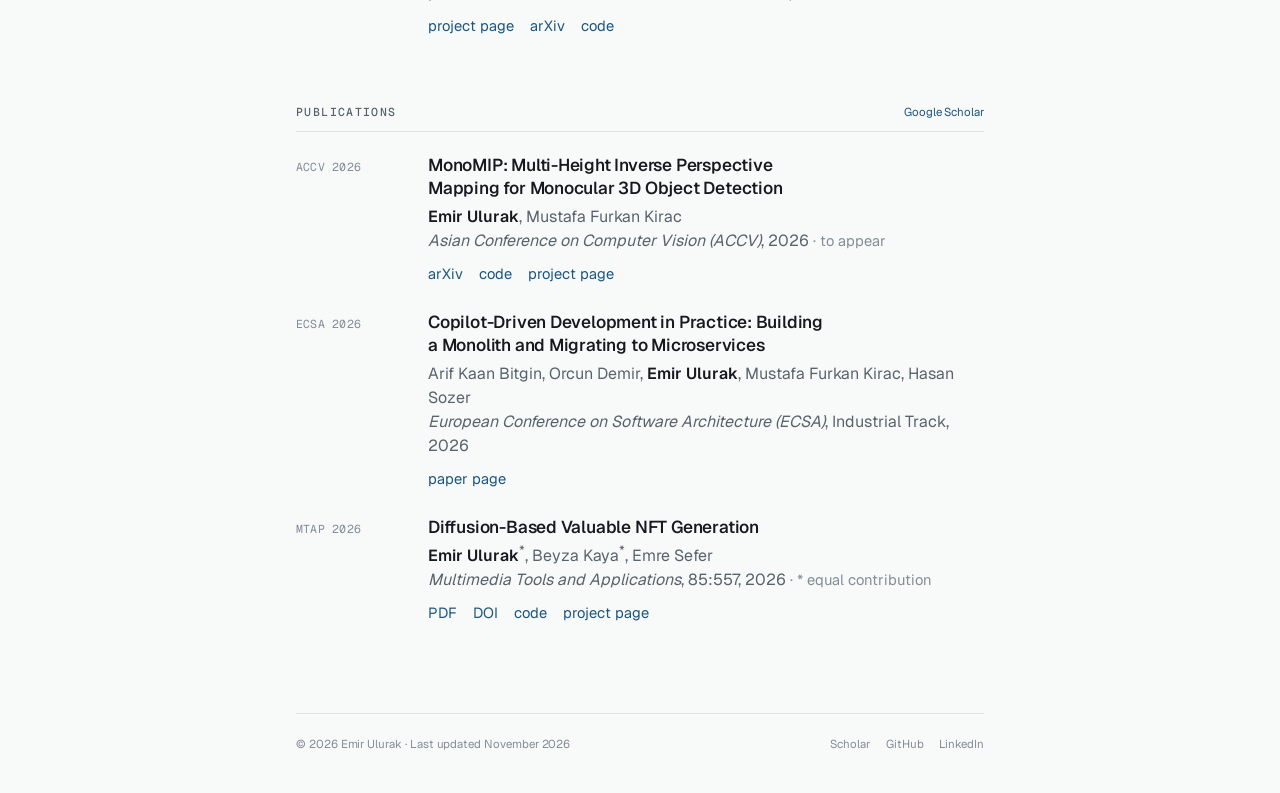
==== commit 7c06fbd3: "Add personal email to contact links and CV" ====
--- a/index.html
+++ b/index.html
@@ -38,6 +38,7 @@
 
 <ul class="contact" aria-label="Contact and profiles">
 <li><a class="email" data-u="emir.ulurak" data-d="ozu.edu.tr" href="#">Email</a></li>
+<li><a class="email" data-u="emirulurak" data-d="gmail.com" href="#">Email</a></li>
 <li><a href="https://scholar.google.com/citations?user=AMzj9P8AAAAJ" rel="me noopener">Google Scholar</a></li>
 <li><a href="https://github.com/imemmul" rel="me noopener">GitHub</a></li>
 <li><a href="https://www.linkedin.com/in/emir-ulurak-141901272" rel="me noopener">LinkedIn</a></li>
